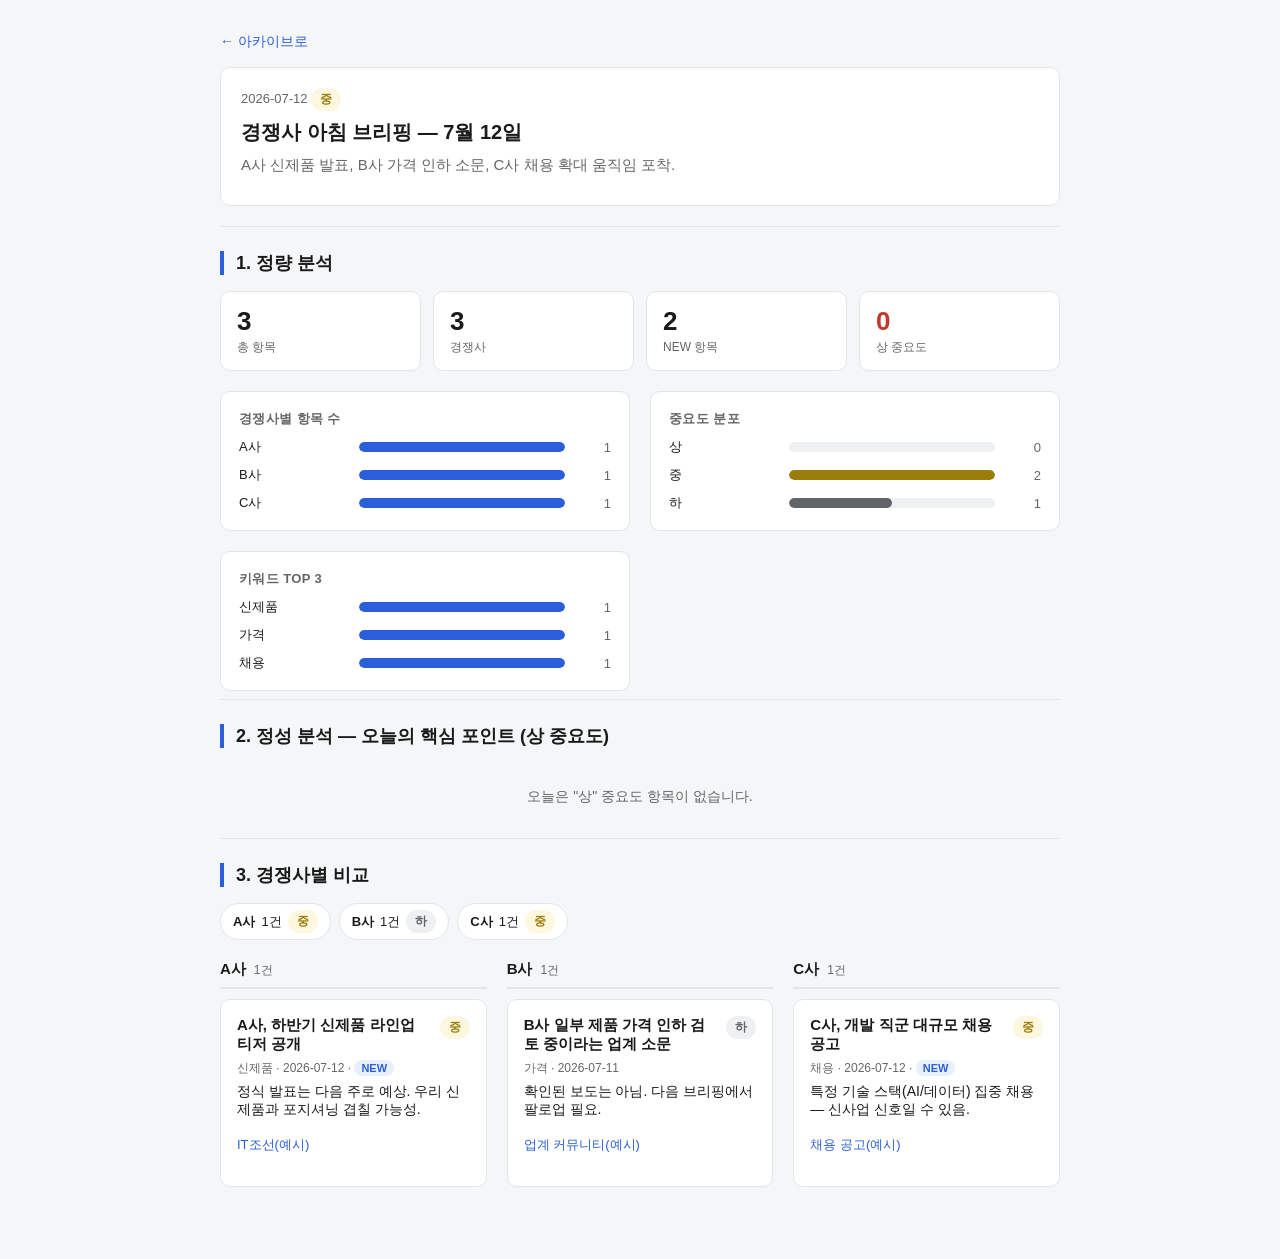
==== docs/briefings/2026-07-12.html @ cd598e74 "브리핑 배포: 2026-07-14" ====
<!DOCTYPE html>
<html lang="ko">
<head>
<meta charset="UTF-8" />
<meta name="viewport" content="width=device-width, initial-scale=1.0" />
<title>경쟁사 아침 브리핑 — 7월 12일 — 브리핑</title>
<style>:root {
  --bg: #f5f6f8;
  --card-bg: #ffffff;
  --text: #1a1a1a;
  --muted: #666;
  --border: #e3e5e9;
  --accent: #2b5fd9;
  --high-bg: #fdecea;
  --high-text: #c0392b;
  --medium-bg: #fef7e0;
  --medium-text: #9a7d0a;
  --low-bg: #eef0f2;
  --low-text: #616568;
}

* { box-sizing: border-box; }

body {
  margin: 0;
  font-family: -apple-system, "Apple SD Gothic Neo", "Malgun Gothic", sans-serif;
  background: var(--bg);
  color: var(--text);
}

.page {
  max-width: 880px;
  margin: 0 auto;
  padding: 32px 20px 64px;
}

header.site-header {
  margin-bottom: 24px;
}

header.site-header h1 {
  font-size: 22px;
  margin: 0 0 4px;
}

header.site-header p {
  margin: 0;
  color: var(--muted);
  font-size: 14px;
}

.toolbar {
  display: flex;
  gap: 8px;
  align-items: center;
  margin-bottom: 20px;
  flex-wrap: wrap;
}

.toolbar label {
  font-size: 13px;
  color: var(--muted);
}

.toolbar select {
  font-size: 14px;
  padding: 6px 10px;
  border-radius: 6px;
  border: 1px solid var(--border);
  background: var(--card-bg);
}

.card-grid {
  display: grid;
  grid-template-columns: repeat(auto-fill, minmax(260px, 1fr));
  gap: 16px;
}

.card {
  display: block;
  background: var(--card-bg);
  border: 1px solid var(--border);
  border-radius: 10px;
  padding: 16px;
  text-decoration: none;
  color: var(--text);
  transition: box-shadow 0.15s, transform 0.15s;
}

.card:hover, .card:focus-visible {
  box-shadow: 0 4px 14px rgba(0,0,0,0.08);
  transform: translateY(-1px);
  outline: none;
}

.card-date {
  font-size: 13px;
  color: var(--muted);
  margin-bottom: 6px;
}

.card-title {
  font-size: 16px;
  font-weight: 600;
  margin: 0 0 8px;
  line-height: 1.4;
}

.card-summary {
  font-size: 14px;
  color: var(--muted);
  margin: 0 0 10px;
  display: -webkit-box;
  -webkit-line-clamp: 2;
  -webkit-box-orient: vertical;
  overflow: hidden;
}

.card-tags {
  display: flex;
  gap: 6px;
  flex-wrap: wrap;
}

.tag {
  font-size: 12px;
  background: var(--low-bg);
  color: var(--low-text);
  padding: 2px 8px;
  border-radius: 999px;
}

.badge {
  display: inline-flex;
  align-items: center;
  gap: 4px;
  font-size: 12px;
  font-weight: 600;
  padding: 3px 9px;
  border-radius: 999px;
}

.badge-high { background: var(--high-bg); color: var(--high-text); }
.badge-medium { background: var(--medium-bg); color: var(--medium-text); }
.badge-low { background: var(--low-bg); color: var(--low-text); }

.empty-state {
  text-align: center;
  color: var(--muted);
  padding: 60px 0;
  font-size: 14px;
}

.back-link {
  display: inline-block;
  margin-bottom: 16px;
  color: var(--accent);
  text-decoration: none;
  font-size: 14px;
}

.detail-header {
  background: var(--card-bg);
  border: 1px solid var(--border);
  border-radius: 10px;
  padding: 20px;
  margin-bottom: 20px;
}

.detail-header .card-date { margin-bottom: 8px; }
.detail-header h2 { margin: 0 0 10px; font-size: 20px; }
.detail-header .card-summary { -webkit-line-clamp: unset; overflow: visible; font-size: 15px; }

.compare-bar {
  display: flex;
  gap: 8px;
  flex-wrap: wrap;
  margin-bottom: 20px;
}

.compare-chip {
  display: flex;
  align-items: center;
  gap: 6px;
  background: var(--card-bg);
  border: 1px solid var(--border);
  border-radius: 999px;
  padding: 6px 12px;
  font-size: 13px;
}

.competitor-columns {
  display: grid;
  grid-template-columns: repeat(auto-fit, minmax(260px, 1fr));
  gap: 20px;
  align-items: start;
}

.competitor-column-header {
  display: flex;
  align-items: baseline;
  gap: 8px;
  font-size: 15px;
  font-weight: 700;
  margin-bottom: 10px;
  padding-bottom: 8px;
  border-bottom: 2px solid var(--border);
}

.competitor-count {
  font-size: 12px;
  font-weight: 400;
  color: var(--muted);
}

.item-list {
  display: flex;
  flex-direction: column;
  gap: 12px;
}

.item-card {
  background: var(--card-bg);
  border: 1px solid var(--border);
  border-radius: 10px;
  padding: 16px;
}

.competitor-column .item-card {
  margin-bottom: 12px;
}

.competitor-column .item-card:last-child {
  margin-bottom: 0;
}

.item-top {
  display: flex;
  justify-content: space-between;
  align-items: flex-start;
  gap: 8px;
  margin-bottom: 6px;
}

.item-headline {
  font-size: 15px;
  font-weight: 600;
  margin: 0;
}

.item-meta {
  font-size: 12px;
  color: var(--muted);
  margin: 0 0 6px;
}

.item-note {
  font-size: 14px;
  color: var(--text);
  margin: 0 0 8px;
}

.item-source a {
  font-size: 13px;
  color: var(--accent);
  text-decoration: none;
}

.new-badge {
  font-size: 11px;
  background: #e8f0fe;
  color: var(--accent);
  padding: 2px 7px;
  border-radius: 999px;
  font-weight: 600;
}

/* 카드 주요수치 (인덱스) */
.card-metrics {
  font-size: 12px;
  color: var(--muted);
  margin: 0 0 10px;
}

/* 대시보드: 구역(정량/정성/비교) 구분 */
.dashboard-section {
  padding-top: 24px;
  margin-bottom: 8px;
  border-top: 1px solid var(--border);
}
.dashboard-section:first-of-type {
  padding-top: 0;
  border-top: none;
}

.section-title {
  font-size: 18px;
  font-weight: 800;
  margin: 0 0 16px;
  padding-left: 12px;
  border-left: 4px solid var(--accent);
}

.subsection-title {
  font-size: 13px;
  font-weight: 700;
  color: var(--muted);
  text-transform: uppercase;
  letter-spacing: 0.03em;
  margin: 0 0 10px;
}

.stat-tiles {
  display: flex;
  gap: 12px;
  flex-wrap: wrap;
  margin-bottom: 20px;
}

.stat-tile {
  flex: 1;
  min-width: 110px;
  background: var(--card-bg);
  border: 1px solid var(--border);
  border-radius: 10px;
  padding: 14px 16px;
}

.stat-tile .stat-value {
  font-size: 26px;
  font-weight: 800;
  line-height: 1.2;
}

.stat-tile.stat-tile-alert .stat-value {
  color: var(--high-text);
}

.stat-tile .stat-label {
  font-size: 12px;
  color: var(--muted);
  margin-top: 2px;
}

/* 대시보드: 막대 그래프 (외부 라이브러리 없이 CSS로만 구현) */
.bar-list {
  display: flex;
  flex-direction: column;
  gap: 10px;
}

.bar-row {
  display: grid;
  grid-template-columns: 110px 1fr 36px;
  align-items: center;
  gap: 10px;
  font-size: 13px;
}

.bar-label {
  color: var(--text);
  overflow: hidden;
  text-overflow: ellipsis;
  white-space: nowrap;
}

.bar-track {
  background: var(--low-bg);
  border-radius: 6px;
  height: 10px;
  overflow: hidden;
}

.bar-fill {
  height: 100%;
  border-radius: 6px;
  background: var(--accent);
}

.bar-fill-high { background: var(--high-text); }
.bar-fill-medium { background: var(--medium-text); }
.bar-fill-low { background: var(--low-text); }

.bar-value {
  text-align: right;
  color: var(--muted);
}

.dashboard-grid {
  display: grid;
  grid-template-columns: repeat(auto-fit, minmax(280px, 1fr));
  gap: 20px;
}

.dashboard-card {
  background: var(--card-bg);
  border: 1px solid var(--border);
  border-radius: 10px;
  padding: 18px;
}

/* 정성 분석: 핵심 포인트 하이라이트 */
.highlight-list {
  display: flex;
  flex-direction: column;
  gap: 10px;
}

.highlight-item {
  border-left: 3px solid var(--high-text);
  background: var(--card-bg);
  border: 1px solid var(--border);
  border-radius: 0 8px 8px 0;
  padding: 10px 14px;
}

.highlight-item .highlight-meta {
  font-size: 12px;
  color: var(--muted);
  margin-bottom: 4px;
}

.highlight-item .highlight-headline {
  font-weight: 600;
  font-size: 14px;
  margin: 0 0 4px;
}

.highlight-item .highlight-note {
  font-size: 13px;
  color: var(--text);
  margin: 0 0 4px;
}
</style>
</head>
<body>
<div class="page">

    <a class="back-link" href="../index.html">← 아카이브로</a>
    <div class="detail-header">
      <div class="card-date">2026-07-12 <span class="badge badge-medium">중</span></div>
      <h2>경쟁사 아침 브리핑 — 7월 12일</h2>
      <p class="card-summary">A사 신제품 발표, B사 가격 인하 소문, C사 채용 확대 움직임 포착.</p>
    </div>

    <div class="dashboard-section">
      <h3 class="section-title">1. 정량 분석</h3>
      <div class="stat-tiles">
        <div class="stat-tile"><div class="stat-value">3</div><div class="stat-label">총 항목</div></div>
        <div class="stat-tile"><div class="stat-value">3</div><div class="stat-label">경쟁사</div></div>
        <div class="stat-tile"><div class="stat-value">2</div><div class="stat-label">NEW 항목</div></div>
        <div class="stat-tile stat-tile-alert"><div class="stat-value">0</div><div class="stat-label">상 중요도</div></div>
      </div>
      <div class="dashboard-grid">
        <div class="dashboard-card">
          <h4 class="subsection-title">경쟁사별 항목 수</h4>
          <div class="bar-list">
      <div class="bar-row">
        <div class="bar-label" title="A사">A사</div>
        <div class="bar-track"><div class="bar-fill " style="width:100%"></div></div>
        <div class="bar-value">1</div>
      </div>
    
      <div class="bar-row">
        <div class="bar-label" title="B사">B사</div>
        <div class="bar-track"><div class="bar-fill " style="width:100%"></div></div>
        <div class="bar-value">1</div>
      </div>
    
      <div class="bar-row">
        <div class="bar-label" title="C사">C사</div>
        <div class="bar-track"><div class="bar-fill " style="width:100%"></div></div>
        <div class="bar-value">1</div>
      </div>
    </div>
        </div>
        <div class="dashboard-card">
          <h4 class="subsection-title">중요도 분포</h4>
          <div class="bar-list">
      <div class="bar-row">
        <div class="bar-label" title="상">상</div>
        <div class="bar-track"><div class="bar-fill bar-fill-high" style="width:0%"></div></div>
        <div class="bar-value">0</div>
      </div>
    
      <div class="bar-row">
        <div class="bar-label" title="중">중</div>
        <div class="bar-track"><div class="bar-fill bar-fill-medium" style="width:100%"></div></div>
        <div class="bar-value">2</div>
      </div>
    
      <div class="bar-row">
        <div class="bar-label" title="하">하</div>
        <div class="bar-track"><div class="bar-fill bar-fill-low" style="width:50%"></div></div>
        <div class="bar-value">1</div>
      </div>
    </div>
        </div>
        <div class="dashboard-card">
          <h4 class="subsection-title">키워드 TOP 3</h4>
          <div class="bar-list">
      <div class="bar-row">
        <div class="bar-label" title="신제품">신제품</div>
        <div class="bar-track"><div class="bar-fill " style="width:100%"></div></div>
        <div class="bar-value">1</div>
      </div>
    
      <div class="bar-row">
        <div class="bar-label" title="가격">가격</div>
        <div class="bar-track"><div class="bar-fill " style="width:100%"></div></div>
        <div class="bar-value">1</div>
      </div>
    
      <div class="bar-row">
        <div class="bar-label" title="채용">채용</div>
        <div class="bar-track"><div class="bar-fill " style="width:100%"></div></div>
        <div class="bar-value">1</div>
      </div>
    </div>
        </div>
      </div>
    </div>

    <div class="dashboard-section">
      <h3 class="section-title">2. 정성 분석 — 오늘의 핵심 포인트 (상 중요도)</h3>
      <div class="highlight-list"><p class="empty-state" style="padding:10px 0;">오늘은 "상" 중요도 항목이 없습니다.</p></div>
    </div>

    <div class="dashboard-section">
      <h3 class="section-title">3. 경쟁사별 비교</h3>
      <div class="compare-bar">
    <div class="compare-chip">
      <strong>A사</strong> 1건
      <span class="badge badge-medium">중</span>
    </div>
  
    <div class="compare-chip">
      <strong>B사</strong> 1건
      <span class="badge badge-low">하</span>
    </div>
  
    <div class="compare-chip">
      <strong>C사</strong> 1건
      <span class="badge badge-medium">중</span>
    </div>
  </div>
      <div class="competitor-columns">
    <div class="competitor-column">
      <div class="competitor-column-header">
        A사
        <span class="competitor-count">1건</span>
      </div>
      
    <div class="item-card">
      <div class="item-top">
        <p class="item-headline">A사, 하반기 신제품 라인업 티저 공개</p>
        <span class="badge badge-medium">중</span>
      </div>
      <p class="item-meta">
        신제품
         · 2026-07-12
         · <span class="new-badge">NEW</span>
      </p>
      <p class="item-note">정식 발표는 다음 주로 예상. 우리 신제품과 포지셔닝 겹칠 가능성.</p>
      <p class="item-source"><a href="https://example.com/news/a-teaser" target="_blank" rel="noopener">IT조선(예시)</a></p>
    </div>
  
    </div>
  
    <div class="competitor-column">
      <div class="competitor-column-header">
        B사
        <span class="competitor-count">1건</span>
      </div>
      
    <div class="item-card">
      <div class="item-top">
        <p class="item-headline">B사 일부 제품 가격 인하 검토 중이라는 업계 소문</p>
        <span class="badge badge-low">하</span>
      </div>
      <p class="item-meta">
        가격
         · 2026-07-11
        
      </p>
      <p class="item-note">확인된 보도는 아님. 다음 브리핑에서 팔로업 필요.</p>
      <p class="item-source"><a href="https://example.com/news/b-price-rumor" target="_blank" rel="noopener">업계 커뮤니티(예시)</a></p>
    </div>
  
    </div>
  
    <div class="competitor-column">
      <div class="competitor-column-header">
        C사
        <span class="competitor-count">1건</span>
      </div>
      
    <div class="item-card">
      <div class="item-top">
        <p class="item-headline">C사, 개발 직군 대규모 채용 공고</p>
        <span class="badge badge-medium">중</span>
      </div>
      <p class="item-meta">
        채용
         · 2026-07-12
         · <span class="new-badge">NEW</span>
      </p>
      <p class="item-note">특정 기술 스택(AI/데이터) 집중 채용 — 신사업 신호일 수 있음.</p>
      <p class="item-source"><a href="https://example.com/news/c-hiring" target="_blank" rel="noopener">채용 공고(예시)</a></p>
    </div>
  
    </div>
  </div>
    </div>
  
</div>
</body>
</html>
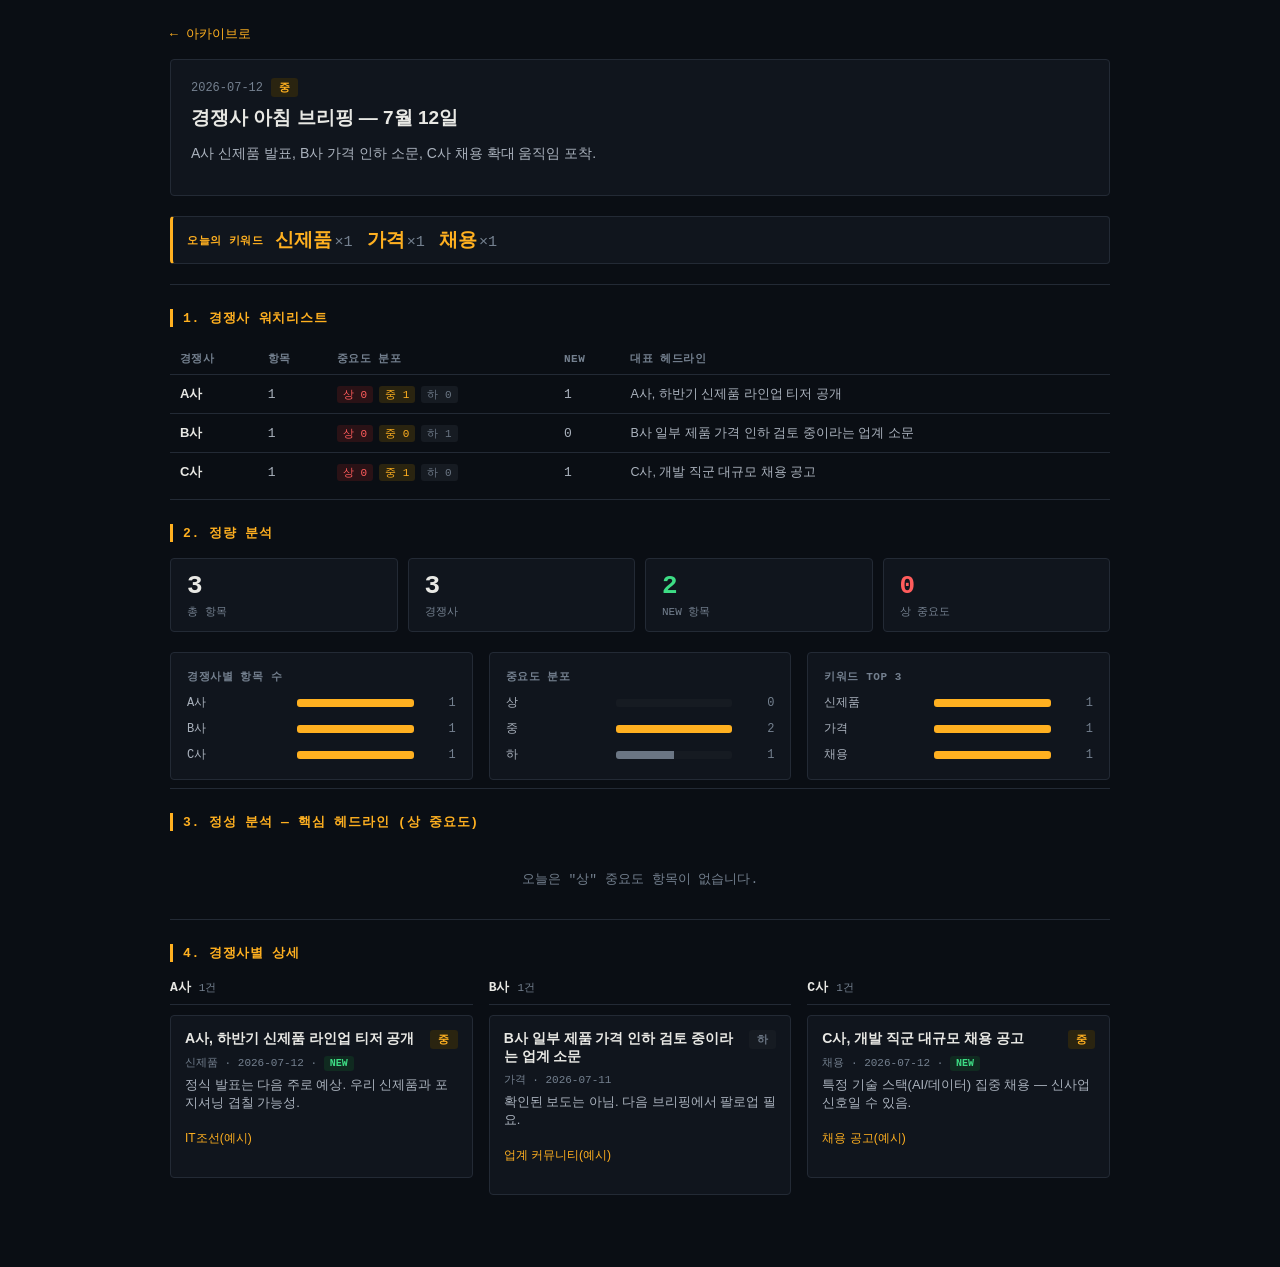
==== commit 5aae1ced: "브리핑 배포: 2026-07-14" ====
--- a/docs/briefings/2026-07-12.html
+++ b/docs/briefings/2026-07-12.html
@@ -4,151 +4,77 @@
 <meta charset="UTF-8" />
 <meta name="viewport" content="width=device-width, initial-scale=1.0" />
 <title>경쟁사 아침 브리핑 — 7월 12일 — 브리핑</title>
-<style>:root {
-  --bg: #f5f6f8;
-  --card-bg: #ffffff;
-  --text: #1a1a1a;
-  --muted: #666;
-  --border: #e3e5e9;
-  --accent: #2b5fd9;
-  --high-bg: #fdecea;
-  --high-text: #c0392b;
-  --medium-bg: #fef7e0;
-  --medium-text: #9a7d0a;
-  --low-bg: #eef0f2;
-  --low-text: #616568;
+<style>/* ============================================================
+   경쟁사 아침 브리핑 — 아카이브 / 대시보드
+   블룸버그 단말기 스타일: 다크 배경 + 앰버 강조 + 모노스페이스 수치
+   ============================================================ */
+
+:root {
+  --bg: #0a0e14;
+  --bg-panel: #10151d;
+  --bg-panel-alt: #151b24;
+  --bg-row-hover: #1a2129;
+  --text: #e8e8e4;
+  --text-dim: #aab2bd;
+  --muted: #74808f;
+  --border: #232a35;
+  --accent: #ffb020;
+  --accent-dim: #8a6a2c;
+  --high-bg: #2a1216;
+  --high-text: #ff5c5c;
+  --medium-bg: #2a2410;
+  --medium-text: #ffb020;
+  --low-bg: #161b22;
+  --low-text: #6b7684;
+  --positive: #3ddc84;
+  --mono: "SF Mono", "Menlo", "Consolas", "Courier New", monospace;
+  --sans: -apple-system, "Apple SD Gothic Neo", "Malgun Gothic", sans-serif;
 }
 
 * { box-sizing: border-box; }
 
 body {
   margin: 0;
-  font-family: -apple-system, "Apple SD Gothic Neo", "Malgun Gothic", sans-serif;
+  font-family: var(--sans);
   background: var(--bg);
   color: var(--text);
 }
 
 .page {
-  max-width: 880px;
+  max-width: 980px;
   margin: 0 auto;
-  padding: 32px 20px 64px;
-}
+  padding: 24px 20px 64px;
+}
+
+a { color: var(--accent); }
+
+/* ---------- 헤더 / 마스트헤드 ---------- */
 
 header.site-header {
-  margin-bottom: 24px;
+  display: flex;
+  justify-content: space-between;
+  align-items: baseline;
+  flex-wrap: wrap;
+  gap: 8px;
+  margin-bottom: 16px;
+  padding-bottom: 16px;
+  border-bottom: 2px solid var(--accent);
 }
 
 header.site-header h1 {
-  font-size: 22px;
-  margin: 0 0 4px;
+  font-size: 18px;
+  font-weight: 800;
+  letter-spacing: 0.04em;
+  margin: 0;
+  color: var(--accent);
+  text-transform: uppercase;
 }
 
 header.site-header p {
   margin: 0;
   color: var(--muted);
-  font-size: 14px;
-}
-
-.toolbar {
-  display: flex;
-  gap: 8px;
-  align-items: center;
-  margin-bottom: 20px;
-  flex-wrap: wrap;
-}
-
-.toolbar label {
-  font-size: 13px;
-  color: var(--muted);
-}
-
-.toolbar select {
-  font-size: 14px;
-  padding: 6px 10px;
-  border-radius: 6px;
-  border: 1px solid var(--border);
-  background: var(--card-bg);
-}
-
-.card-grid {
-  display: grid;
-  grid-template-columns: repeat(auto-fill, minmax(260px, 1fr));
-  gap: 16px;
-}
-
-.card {
-  display: block;
-  background: var(--card-bg);
-  border: 1px solid var(--border);
-  border-radius: 10px;
-  padding: 16px;
-  text-decoration: none;
-  color: var(--text);
-  transition: box-shadow 0.15s, transform 0.15s;
-}
-
-.card:hover, .card:focus-visible {
-  box-shadow: 0 4px 14px rgba(0,0,0,0.08);
-  transform: translateY(-1px);
-  outline: none;
-}
-
-.card-date {
-  font-size: 13px;
-  color: var(--muted);
-  margin-bottom: 6px;
-}
-
-.card-title {
-  font-size: 16px;
-  font-weight: 600;
-  margin: 0 0 8px;
-  line-height: 1.4;
-}
-
-.card-summary {
-  font-size: 14px;
-  color: var(--muted);
-  margin: 0 0 10px;
-  display: -webkit-box;
-  -webkit-line-clamp: 2;
-  -webkit-box-orient: vertical;
-  overflow: hidden;
-}
-
-.card-tags {
-  display: flex;
-  gap: 6px;
-  flex-wrap: wrap;
-}
-
-.tag {
   font-size: 12px;
-  background: var(--low-bg);
-  color: var(--low-text);
-  padding: 2px 8px;
-  border-radius: 999px;
-}
-
-.badge {
-  display: inline-flex;
-  align-items: center;
-  gap: 4px;
-  font-size: 12px;
-  font-weight: 600;
-  padding: 3px 9px;
-  border-radius: 999px;
-}
-
-.badge-high { background: var(--high-bg); color: var(--high-text); }
-.badge-medium { background: var(--medium-bg); color: var(--medium-text); }
-.badge-low { background: var(--low-bg); color: var(--low-text); }
-
-.empty-state {
-  text-align: center;
-  color: var(--muted);
-  padding: 60px 0;
-  font-size: 14px;
+  font-family: var(--mono);
 }
 
 .back-link {
@@ -156,43 +82,402 @@
   margin-bottom: 16px;
   color: var(--accent);
   text-decoration: none;
-  font-size: 14px;
-}
+  font-size: 13px;
+  font-family: var(--mono);
+}
+.back-link:hover { text-decoration: underline; }
+
+/* ---------- 키워드 티커 (한눈에 보는 오늘의 화두) ---------- */
+
+.ticker-panel {
+  background: var(--bg-panel);
+  border: 1px solid var(--border);
+  border-left: 3px solid var(--accent);
+  border-radius: 4px;
+  padding: 10px 14px;
+  margin-bottom: 20px;
+  display: flex;
+  align-items: center;
+  gap: 12px;
+  flex-wrap: wrap;
+}
+
+.ticker-label {
+  font-family: var(--mono);
+  font-size: 11px;
+  font-weight: 700;
+  color: var(--accent);
+  letter-spacing: 0.05em;
+  flex-shrink: 0;
+}
+
+.ticker-chips {
+  display: flex;
+  align-items: baseline;
+  gap: 14px;
+  flex-wrap: wrap;
+}
+
+.ticker-chip {
+  font-family: var(--mono);
+  white-space: nowrap;
+}
+.ticker-chip .tk-word { font-weight: 700; }
+.ticker-chip .tk-count { color: var(--muted); font-size: 0.8em; margin-left: 2px; }
+
+.ticker-chip.tk-1 { font-size: 12px; color: var(--low-text); }
+.ticker-chip.tk-2 { font-size: 14px; color: var(--text-dim); }
+.ticker-chip.tk-3 { font-size: 16px; color: var(--text); }
+.ticker-chip.tk-4 { font-size: 19px; color: var(--accent); }
+
+/* ---------- 툴바 / 필터 ---------- */
+
+.toolbar {
+  display: flex;
+  gap: 8px;
+  align-items: center;
+  margin-bottom: 16px;
+  flex-wrap: wrap;
+}
+
+.toolbar label {
+  font-size: 12px;
+  color: var(--muted);
+  font-family: var(--mono);
+}
+
+.toolbar select {
+  font-size: 13px;
+  padding: 6px 10px;
+  border-radius: 4px;
+  border: 1px solid var(--border);
+  background: var(--bg-panel);
+  color: var(--text);
+  font-family: var(--mono);
+}
+
+/* ---------- 아카이브 목록 (워치리스트 형태) ---------- */
+
+.watch-list {
+  display: flex;
+  flex-direction: column;
+  border: 1px solid var(--border);
+  border-radius: 4px;
+  overflow: hidden;
+}
+
+.watch-row {
+  display: grid;
+  grid-template-columns: 96px 1fr auto;
+  gap: 14px;
+  align-items: center;
+  padding: 12px 16px;
+  background: var(--bg-panel);
+  border-bottom: 1px solid var(--border);
+  text-decoration: none;
+  color: var(--text);
+  transition: background 0.1s;
+}
+.watch-list a.watch-row:last-child { border-bottom: none; }
+.watch-row:hover, .watch-row:focus-visible { background: var(--bg-row-hover); outline: none; }
+
+.watch-date {
+  font-family: var(--mono);
+  font-size: 13px;
+  color: var(--text-dim);
+}
+
+.watch-main .card-title {
+  font-size: 15px;
+  font-weight: 700;
+  margin: 0 0 4px;
+  color: var(--text);
+}
+
+.watch-main .card-summary {
+  font-size: 13px;
+  color: var(--muted);
+  margin: 0 0 6px;
+  display: -webkit-box;
+  -webkit-line-clamp: 1;
+  -webkit-box-orient: vertical;
+  overflow: hidden;
+}
+
+.card-metrics {
+  font-family: var(--mono);
+  font-size: 11px;
+  color: var(--muted);
+  margin: 0 0 6px;
+}
+
+.card-tags { display: flex; gap: 6px; flex-wrap: wrap; }
+
+.tag {
+  font-size: 11px;
+  font-family: var(--mono);
+  background: var(--low-bg);
+  color: var(--text-dim);
+  padding: 2px 8px;
+  border-radius: 3px;
+}
+
+.watch-side {
+  display: flex;
+  flex-direction: column;
+  align-items: flex-end;
+  gap: 4px;
+}
+
+/* ---------- 뱃지 (중요도) ---------- */
+
+.badge {
+  display: inline-flex;
+  align-items: center;
+  gap: 4px;
+  font-family: var(--mono);
+  font-size: 11px;
+  font-weight: 700;
+  padding: 2px 8px;
+  border-radius: 3px;
+  letter-spacing: 0.02em;
+}
+
+.badge-high { background: var(--high-bg); color: var(--high-text); }
+.badge-medium { background: var(--medium-bg); color: var(--medium-text); }
+.badge-low { background: var(--low-bg); color: var(--low-text); }
+
+.empty-state {
+  text-align: center;
+  color: var(--muted);
+  padding: 60px 0;
+  font-size: 13px;
+  font-family: var(--mono);
+}
+
+/* ---------- 브리핑 상세 헤더 ---------- */
 
 .detail-header {
-  background: var(--card-bg);
+  background: var(--bg-panel);
   border: 1px solid var(--border);
-  border-radius: 10px;
-  padding: 20px;
+  border-radius: 4px;
+  padding: 18px 20px;
   margin-bottom: 20px;
 }
 
-.detail-header .card-date { margin-bottom: 8px; }
-.detail-header h2 { margin: 0 0 10px; font-size: 20px; }
-.detail-header .card-summary { -webkit-line-clamp: unset; overflow: visible; font-size: 15px; }
-
-.compare-bar {
+.detail-header .card-date {
+  font-family: var(--mono);
+  font-size: 12px;
+  color: var(--muted);
+  margin-bottom: 8px;
   display: flex;
   gap: 8px;
+  align-items: center;
+}
+.detail-header h2 { margin: 0 0 10px; font-size: 19px; color: var(--text); }
+.detail-header .card-summary { font-size: 14px; color: var(--text-dim); }
+
+/* ---------- 대시보드 구역 ---------- */
+
+.dashboard-section {
+  padding-top: 24px;
+  margin-bottom: 8px;
+  border-top: 1px solid var(--border);
+}
+.dashboard-section:first-of-type { padding-top: 0; border-top: none; }
+
+.section-title {
+  font-size: 13px;
+  font-weight: 800;
+  letter-spacing: 0.06em;
+  text-transform: uppercase;
+  margin: 0 0 16px;
+  padding-left: 10px;
+  border-left: 3px solid var(--accent);
+  color: var(--accent);
+  font-family: var(--mono);
+}
+
+.subsection-title {
+  font-size: 11px;
+  font-weight: 700;
+  color: var(--muted);
+  text-transform: uppercase;
+  letter-spacing: 0.05em;
+  margin: 0 0 10px;
+  font-family: var(--mono);
+}
+
+/* ---------- 통계 타일 ---------- */
+
+.stat-tiles {
+  display: flex;
+  gap: 10px;
   flex-wrap: wrap;
   margin-bottom: 20px;
 }
 
-.compare-chip {
-  display: flex;
+.stat-tile {
+  flex: 1;
+  min-width: 110px;
+  background: var(--bg-panel);
+  border: 1px solid var(--border);
+  border-radius: 4px;
+  padding: 12px 16px;
+}
+
+.stat-tile .stat-value {
+  font-family: var(--mono);
+  font-size: 26px;
+  font-weight: 800;
+  line-height: 1.2;
+  color: var(--text);
+}
+
+.stat-tile.stat-tile-alert .stat-value { color: var(--high-text); }
+.stat-tile.stat-tile-positive .stat-value { color: var(--positive); }
+
+.stat-tile .stat-label {
+  font-size: 11px;
+  color: var(--muted);
+  margin-top: 2px;
+  font-family: var(--mono);
+  text-transform: uppercase;
+}
+
+/* ---------- 막대 그래프 ---------- */
+
+.bar-list { display: flex; flex-direction: column; gap: 9px; }
+
+.bar-row {
+  display: grid;
+  grid-template-columns: 100px 1fr 32px;
   align-items: center;
-  gap: 6px;
-  background: var(--card-bg);
+  gap: 10px;
+  font-size: 12px;
+}
+
+.bar-label {
+  font-family: var(--mono);
+  color: var(--text-dim);
+  overflow: hidden;
+  text-overflow: ellipsis;
+  white-space: nowrap;
+}
+
+.bar-track {
+  background: var(--low-bg);
+  border-radius: 3px;
+  height: 8px;
+  overflow: hidden;
+}
+
+.bar-fill { height: 100%; background: var(--accent); }
+.bar-fill-high { background: var(--high-text); }
+.bar-fill-medium { background: var(--medium-text); }
+.bar-fill-low { background: var(--low-text); }
+
+.bar-value {
+  font-family: var(--mono);
+  text-align: right;
+  color: var(--muted);
+}
+
+.dashboard-grid {
+  display: grid;
+  grid-template-columns: repeat(auto-fit, minmax(260px, 1fr));
+  gap: 16px;
+}
+
+.dashboard-card {
+  background: var(--bg-panel);
   border: 1px solid var(--border);
-  border-radius: 999px;
-  padding: 6px 12px;
-  font-size: 13px;
-}
+  border-radius: 4px;
+  padding: 16px;
+}
+
+/* ---------- 경쟁사 워치리스트 테이블 ---------- */
+
+.watchlist-table {
+  width: 100%;
+  border-collapse: collapse;
+  font-size: 13px;
+  margin-bottom: 4px;
+}
+
+.watchlist-table th {
+  text-align: left;
+  font-family: var(--mono);
+  font-size: 11px;
+  font-weight: 700;
+  color: var(--muted);
+  text-transform: uppercase;
+  letter-spacing: 0.04em;
+  padding: 8px 10px;
+  border-bottom: 1px solid var(--border);
+}
+
+.watchlist-table td {
+  padding: 10px 10px;
+  border-bottom: 1px solid var(--border);
+  vertical-align: middle;
+}
+
+.watchlist-table tr:last-child td { border-bottom: none; }
+.watchlist-table tbody tr:hover { background: var(--bg-row-hover); }
+
+.wl-name { font-weight: 700; color: var(--text); }
+.wl-count { font-family: var(--mono); color: var(--text-dim); }
+.wl-headline { color: var(--text-dim); font-size: 12.5px; }
+.wl-empty { color: var(--muted); font-size: 12px; font-style: italic; }
+
+.wl-dist { display: flex; gap: 6px; font-family: var(--mono); font-size: 11px; }
+.wl-dist span { padding: 1px 6px; border-radius: 3px; }
+.wl-dist .d-high { background: var(--high-bg); color: var(--high-text); }
+.wl-dist .d-medium { background: var(--medium-bg); color: var(--medium-text); }
+.wl-dist .d-low { background: var(--low-bg); color: var(--low-text); }
+
+/* ---------- 핵심 헤드라인 피드 (정성 분석) ---------- */
+
+.highlight-list { display: flex; flex-direction: column; gap: 2px; }
+
+.highlight-item {
+  display: flex;
+  gap: 12px;
+  border-left: 3px solid var(--high-text);
+  background: var(--bg-panel);
+  padding: 10px 14px;
+  margin-bottom: 6px;
+  border-radius: 0 4px 4px 0;
+}
+
+.highlight-item .highlight-meta {
+  font-family: var(--mono);
+  font-size: 11px;
+  color: var(--muted);
+  margin-bottom: 4px;
+  text-transform: uppercase;
+}
+
+.highlight-item .highlight-headline {
+  font-weight: 700;
+  font-size: 14px;
+  margin: 0 0 4px;
+  color: var(--text);
+}
+
+.highlight-item .highlight-note {
+  font-size: 13px;
+  color: var(--text-dim);
+  margin: 0 0 4px;
+}
+
+/* ---------- 경쟁사별 상세 (드릴다운) ---------- */
 
 .competitor-columns {
   display: grid;
   grid-template-columns: repeat(auto-fit, minmax(260px, 1fr));
-  gap: 20px;
+  gap: 16px;
   align-items: start;
 }
 
@@ -200,39 +485,32 @@
   display: flex;
   align-items: baseline;
   gap: 8px;
-  font-size: 15px;
+  font-size: 13px;
   font-weight: 700;
   margin-bottom: 10px;
   padding-bottom: 8px;
-  border-bottom: 2px solid var(--border);
+  border-bottom: 1px solid var(--border);
+  color: var(--text);
+  font-family: var(--mono);
+  text-transform: uppercase;
 }
 
 .competitor-count {
-  font-size: 12px;
+  font-size: 11px;
   font-weight: 400;
   color: var(--muted);
-}
-
-.item-list {
-  display: flex;
-  flex-direction: column;
-  gap: 12px;
+  text-transform: none;
 }
 
 .item-card {
-  background: var(--card-bg);
+  background: var(--bg-panel);
   border: 1px solid var(--border);
-  border-radius: 10px;
-  padding: 16px;
-}
-
-.competitor-column .item-card {
-  margin-bottom: 12px;
-}
-
-.competitor-column .item-card:last-child {
-  margin-bottom: 0;
-}
+  border-radius: 4px;
+  padding: 14px;
+}
+
+.competitor-column .item-card { margin-bottom: 10px; }
+.competitor-column .item-card:last-child { margin-bottom: 0; }
 
 .item-top {
   display: flex;
@@ -242,194 +520,27 @@
   margin-bottom: 6px;
 }
 
-.item-headline {
-  font-size: 15px;
-  font-weight: 600;
-  margin: 0;
-}
+.item-headline { font-size: 14px; font-weight: 600; margin: 0; color: var(--text); }
 
 .item-meta {
-  font-size: 12px;
+  font-family: var(--mono);
+  font-size: 11px;
   color: var(--muted);
   margin: 0 0 6px;
 }
 
-.item-note {
-  font-size: 14px;
-  color: var(--text);
-  margin: 0 0 8px;
-}
-
-.item-source a {
-  font-size: 13px;
-  color: var(--accent);
-  text-decoration: none;
-}
+.item-note { font-size: 13px; color: var(--text-dim); margin: 0 0 8px; }
+
+.item-source a { font-size: 12px; color: var(--accent); text-decoration: none; }
 
 .new-badge {
-  font-size: 11px;
-  background: #e8f0fe;
-  color: var(--accent);
-  padding: 2px 7px;
-  border-radius: 999px;
-  font-weight: 600;
-}
-
-/* 카드 주요수치 (인덱스) */
-.card-metrics {
-  font-size: 12px;
-  color: var(--muted);
-  margin: 0 0 10px;
-}
-
-/* 대시보드: 구역(정량/정성/비교) 구분 */
-.dashboard-section {
-  padding-top: 24px;
-  margin-bottom: 8px;
-  border-top: 1px solid var(--border);
-}
-.dashboard-section:first-of-type {
-  padding-top: 0;
-  border-top: none;
-}
-
-.section-title {
-  font-size: 18px;
-  font-weight: 800;
-  margin: 0 0 16px;
-  padding-left: 12px;
-  border-left: 4px solid var(--accent);
-}
-
-.subsection-title {
-  font-size: 13px;
+  font-family: var(--mono);
+  font-size: 10px;
+  background: #102a20;
+  color: var(--positive);
+  padding: 2px 6px;
+  border-radius: 3px;
   font-weight: 700;
-  color: var(--muted);
-  text-transform: uppercase;
-  letter-spacing: 0.03em;
-  margin: 0 0 10px;
-}
-
-.stat-tiles {
-  display: flex;
-  gap: 12px;
-  flex-wrap: wrap;
-  margin-bottom: 20px;
-}
-
-.stat-tile {
-  flex: 1;
-  min-width: 110px;
-  background: var(--card-bg);
-  border: 1px solid var(--border);
-  border-radius: 10px;
-  padding: 14px 16px;
-}
-
-.stat-tile .stat-value {
-  font-size: 26px;
-  font-weight: 800;
-  line-height: 1.2;
-}
-
-.stat-tile.stat-tile-alert .stat-value {
-  color: var(--high-text);
-}
-
-.stat-tile .stat-label {
-  font-size: 12px;
-  color: var(--muted);
-  margin-top: 2px;
-}
-
-/* 대시보드: 막대 그래프 (외부 라이브러리 없이 CSS로만 구현) */
-.bar-list {
-  display: flex;
-  flex-direction: column;
-  gap: 10px;
-}
-
-.bar-row {
-  display: grid;
-  grid-template-columns: 110px 1fr 36px;
-  align-items: center;
-  gap: 10px;
-  font-size: 13px;
-}
-
-.bar-label {
-  color: var(--text);
-  overflow: hidden;
-  text-overflow: ellipsis;
-  white-space: nowrap;
-}
-
-.bar-track {
-  background: var(--low-bg);
-  border-radius: 6px;
-  height: 10px;
-  overflow: hidden;
-}
-
-.bar-fill {
-  height: 100%;
-  border-radius: 6px;
-  background: var(--accent);
-}
-
-.bar-fill-high { background: var(--high-text); }
-.bar-fill-medium { background: var(--medium-text); }
-.bar-fill-low { background: var(--low-text); }
-
-.bar-value {
-  text-align: right;
-  color: var(--muted);
-}
-
-.dashboard-grid {
-  display: grid;
-  grid-template-columns: repeat(auto-fit, minmax(280px, 1fr));
-  gap: 20px;
-}
-
-.dashboard-card {
-  background: var(--card-bg);
-  border: 1px solid var(--border);
-  border-radius: 10px;
-  padding: 18px;
-}
-
-/* 정성 분석: 핵심 포인트 하이라이트 */
-.highlight-list {
-  display: flex;
-  flex-direction: column;
-  gap: 10px;
-}
-
-.highlight-item {
-  border-left: 3px solid var(--high-text);
-  background: var(--card-bg);
-  border: 1px solid var(--border);
-  border-radius: 0 8px 8px 0;
-  padding: 10px 14px;
-}
-
-.highlight-item .highlight-meta {
-  font-size: 12px;
-  color: var(--muted);
-  margin-bottom: 4px;
-}
-
-.highlight-item .highlight-headline {
-  font-weight: 600;
-  font-size: 14px;
-  margin: 0 0 4px;
-}
-
-.highlight-item .highlight-note {
-  font-size: 13px;
-  color: var(--text);
-  margin: 0 0 4px;
 }
 </style>
 </head>
@@ -443,12 +554,79 @@
       <p class="card-summary">A사 신제품 발표, B사 가격 인하 소문, C사 채용 확대 움직임 포착.</p>
     </div>
 
+    
+    <div class="ticker-panel">
+      <span class="ticker-label">오늘의 키워드</span>
+      <div class="ticker-chips">
+    <span class="ticker-chip tk-4"><span class="tk-word">신제품</span><span class="tk-count">×1</span></span>
+  
+    <span class="ticker-chip tk-4"><span class="tk-word">가격</span><span class="tk-count">×1</span></span>
+  
+    <span class="ticker-chip tk-4"><span class="tk-word">채용</span><span class="tk-count">×1</span></span>
+  </div>
+    </div>
+  
+
     <div class="dashboard-section">
-      <h3 class="section-title">1. 정량 분석</h3>
+      <h3 class="section-title">1. 경쟁사 워치리스트</h3>
+      
+    <table class="watchlist-table">
+      <thead>
+        <tr><th>경쟁사</th><th>항목</th><th>중요도 분포</th><th>NEW</th><th>대표 헤드라인</th></tr>
+      </thead>
+      <tbody>
+      <tr>
+        <td class="wl-name">A사</td>
+        <td class="wl-count">1</td>
+        <td>
+          <div class="wl-dist">
+            <span class="d-high">상 0</span>
+            <span class="d-medium">중 1</span>
+            <span class="d-low">하 0</span>
+          </div>
+        </td>
+        <td class="wl-count">1</td>
+        <td class="wl-headline">A사, 하반기 신제품 라인업 티저 공개</td>
+      </tr>
+    
+      <tr>
+        <td class="wl-name">B사</td>
+        <td class="wl-count">1</td>
+        <td>
+          <div class="wl-dist">
+            <span class="d-high">상 0</span>
+            <span class="d-medium">중 0</span>
+            <span class="d-low">하 1</span>
+          </div>
+        </td>
+        <td class="wl-count">0</td>
+        <td class="wl-headline">B사 일부 제품 가격 인하 검토 중이라는 업계 소문</td>
+      </tr>
+    
+      <tr>
+        <td class="wl-name">C사</td>
+        <td class="wl-count">1</td>
+        <td>
+          <div class="wl-dist">
+            <span class="d-high">상 0</span>
+            <span class="d-medium">중 1</span>
+            <span class="d-low">하 0</span>
+          </div>
+        </td>
+        <td class="wl-count">1</td>
+        <td class="wl-headline">C사, 개발 직군 대규모 채용 공고</td>
+      </tr>
+    </tbody>
+    </table>
+  
+    </div>
+
+    <div class="dashboard-section">
+      <h3 class="section-title">2. 정량 분석</h3>
       <div class="stat-tiles">
         <div class="stat-tile"><div class="stat-value">3</div><div class="stat-label">총 항목</div></div>
         <div class="stat-tile"><div class="stat-value">3</div><div class="stat-label">경쟁사</div></div>
-        <div class="stat-tile"><div class="stat-value">2</div><div class="stat-label">NEW 항목</div></div>
+        <div class="stat-tile stat-tile-positive"><div class="stat-value">2</div><div class="stat-label">NEW 항목</div></div>
         <div class="stat-tile stat-tile-alert"><div class="stat-value">0</div><div class="stat-label">상 중요도</div></div>
       </div>
       <div class="dashboard-grid">
@@ -522,28 +700,12 @@
     </div>
 
     <div class="dashboard-section">
-      <h3 class="section-title">2. 정성 분석 — 오늘의 핵심 포인트 (상 중요도)</h3>
+      <h3 class="section-title">3. 정성 분석 — 핵심 헤드라인 (상 중요도)</h3>
       <div class="highlight-list"><p class="empty-state" style="padding:10px 0;">오늘은 "상" 중요도 항목이 없습니다.</p></div>
     </div>
 
     <div class="dashboard-section">
-      <h3 class="section-title">3. 경쟁사별 비교</h3>
-      <div class="compare-bar">
-    <div class="compare-chip">
-      <strong>A사</strong> 1건
-      <span class="badge badge-medium">중</span>
-    </div>
-  
-    <div class="compare-chip">
-      <strong>B사</strong> 1건
-      <span class="badge badge-low">하</span>
-    </div>
-  
-    <div class="compare-chip">
-      <strong>C사</strong> 1건
-      <span class="badge badge-medium">중</span>
-    </div>
-  </div>
+      <h3 class="section-title">4. 경쟁사별 상세</h3>
       <div class="competitor-columns">
     <div class="competitor-column">
       <div class="competitor-column-header">
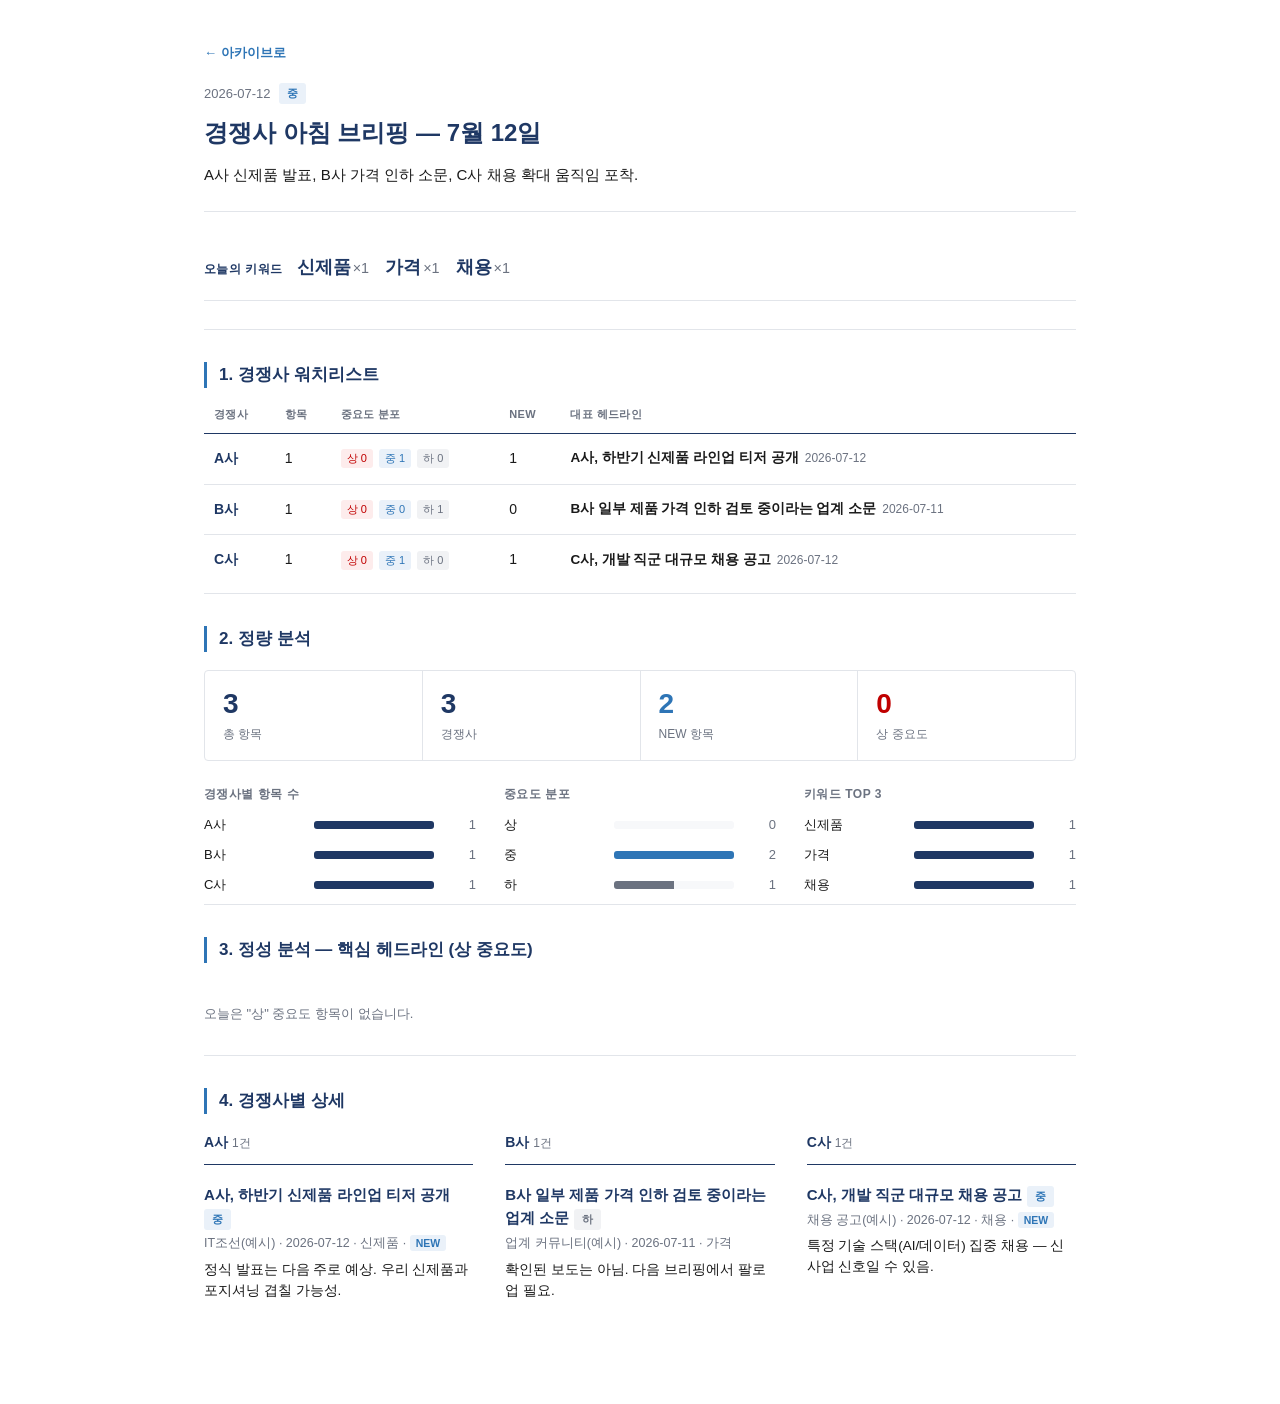
==== commit 3f6bcce8: "브리핑 배포: 2026-07-14" ====
--- a/docs/briefings/2026-07-12.html
+++ b/docs/briefings/2026-07-12.html
@@ -6,29 +6,25 @@
 <title>경쟁사 아침 브리핑 — 7월 12일 — 브리핑</title>
 <style>/* ============================================================
    경쟁사 아침 브리핑 — 아카이브 / 대시보드
-   블룸버그 단말기 스타일: 다크 배경 + 앰버 강조 + 모노스페이스 수치
+   에디토리얼 스타일: 네이비·블루 + 레드 포인트, 얇은 구분선, 여백 위계
    ============================================================ */
 
 :root {
-  --bg: #0a0e14;
-  --bg-panel: #10151d;
-  --bg-panel-alt: #151b24;
-  --bg-row-hover: #1a2129;
-  --text: #e8e8e4;
-  --text-dim: #aab2bd;
-  --muted: #74808f;
-  --border: #232a35;
-  --accent: #ffb020;
-  --accent-dim: #8a6a2c;
-  --high-bg: #2a1216;
-  --high-text: #ff5c5c;
-  --medium-bg: #2a2410;
-  --medium-text: #ffb020;
-  --low-bg: #161b22;
-  --low-text: #6b7684;
-  --positive: #3ddc84;
-  --mono: "SF Mono", "Menlo", "Consolas", "Courier New", monospace;
-  --sans: -apple-system, "Apple SD Gothic Neo", "Malgun Gothic", sans-serif;
+  --navy: #1F3864;
+  --blue: #2E75B6;
+  --red: #C00000;
+  --text: #1a1a1a;
+  --muted: #6b7280;
+  --border: #e2e5ea;
+  --bg: #ffffff;
+  --bg-subtle: #f7f8fa;
+  --high-bg: #fdecec;
+  --high-text: #c00000;
+  --medium-bg: #eaf1f9;
+  --medium-text: #2e75b6;
+  --low-bg: #f1f2f4;
+  --low-text: #6b7280;
+  --sans: "Pretendard", -apple-system, "Apple SD Gothic Neo", "Malgun Gothic", "Segoe UI", sans-serif;
 }
 
 * { box-sizing: border-box; }
@@ -38,17 +34,18 @@
   font-family: var(--sans);
   background: var(--bg);
   color: var(--text);
+  line-height: 1.55;
 }
 
 .page {
-  max-width: 980px;
+  max-width: 920px;
   margin: 0 auto;
-  padding: 24px 20px 64px;
-}
-
-a { color: var(--accent); }
-
-/* ---------- 헤더 / 마스트헤드 ---------- */
+  padding: 40px 24px 80px;
+}
+
+a { color: var(--blue); }
+
+/* ---------- 헤더 ---------- */
 
 header.site-header {
   display: flex;
@@ -56,148 +53,123 @@
   align-items: baseline;
   flex-wrap: wrap;
   gap: 8px;
-  margin-bottom: 16px;
-  padding-bottom: 16px;
-  border-bottom: 2px solid var(--accent);
+  margin-bottom: 24px;
+  padding-bottom: 20px;
+  border-bottom: 2px solid var(--navy);
 }
 
 header.site-header h1 {
-  font-size: 18px;
+  font-size: 22px;
   font-weight: 800;
-  letter-spacing: 0.04em;
   margin: 0;
-  color: var(--accent);
-  text-transform: uppercase;
+  color: var(--navy);
 }
 
 header.site-header p {
   margin: 0;
   color: var(--muted);
-  font-size: 12px;
-  font-family: var(--mono);
+  font-size: 13px;
 }
 
 .back-link {
   display: inline-block;
-  margin-bottom: 16px;
-  color: var(--accent);
+  margin-bottom: 20px;
+  color: var(--blue);
   text-decoration: none;
   font-size: 13px;
-  font-family: var(--mono);
+  font-weight: 600;
 }
 .back-link:hover { text-decoration: underline; }
 
-/* ---------- 키워드 티커 (한눈에 보는 오늘의 화두) ---------- */
+/* ---------- 키워드 티커 ---------- */
 
 .ticker-panel {
-  background: var(--bg-panel);
-  border: 1px solid var(--border);
-  border-left: 3px solid var(--accent);
-  border-radius: 4px;
-  padding: 10px 14px;
-  margin-bottom: 20px;
-  display: flex;
-  align-items: center;
-  gap: 12px;
-  flex-wrap: wrap;
-}
-
-.ticker-label {
-  font-family: var(--mono);
-  font-size: 11px;
-  font-weight: 700;
-  color: var(--accent);
-  letter-spacing: 0.05em;
-  flex-shrink: 0;
-}
-
-.ticker-chips {
   display: flex;
   align-items: baseline;
   gap: 14px;
   flex-wrap: wrap;
-}
-
-.ticker-chip {
-  font-family: var(--mono);
-  white-space: nowrap;
-}
+  padding: 14px 0 18px;
+  margin-bottom: 28px;
+  border-bottom: 1px solid var(--border);
+}
+
+.ticker-label {
+  font-size: 12px;
+  font-weight: 700;
+  color: var(--navy);
+  flex-shrink: 0;
+  text-transform: uppercase;
+  letter-spacing: 0.04em;
+}
+
+.ticker-chips {
+  display: flex;
+  align-items: baseline;
+  gap: 16px;
+  flex-wrap: wrap;
+}
+
+.ticker-chip { white-space: nowrap; }
 .ticker-chip .tk-word { font-weight: 700; }
 .ticker-chip .tk-count { color: var(--muted); font-size: 0.8em; margin-left: 2px; }
 
-.ticker-chip.tk-1 { font-size: 12px; color: var(--low-text); }
-.ticker-chip.tk-2 { font-size: 14px; color: var(--text-dim); }
-.ticker-chip.tk-3 { font-size: 16px; color: var(--text); }
-.ticker-chip.tk-4 { font-size: 19px; color: var(--accent); }
-
-/* ---------- 툴바 / 필터 ---------- */
+.ticker-chip.tk-1 { font-size: 13px; color: var(--muted); }
+.ticker-chip.tk-2 { font-size: 14px; color: var(--text); }
+.ticker-chip.tk-3 { font-size: 16px; color: var(--blue); }
+.ticker-chip.tk-4 { font-size: 18px; color: var(--navy); }
+
+/* ---------- 툴바 ---------- */
 
 .toolbar {
   display: flex;
   gap: 8px;
   align-items: center;
-  margin-bottom: 16px;
+  margin-bottom: 20px;
   flex-wrap: wrap;
 }
 
-.toolbar label {
-  font-size: 12px;
-  color: var(--muted);
-  font-family: var(--mono);
-}
+.toolbar label { font-size: 13px; color: var(--muted); }
 
 .toolbar select {
   font-size: 13px;
   padding: 6px 10px;
   border-radius: 4px;
   border: 1px solid var(--border);
-  background: var(--bg-panel);
+  background: var(--bg);
   color: var(--text);
-  font-family: var(--mono);
-}
-
-/* ---------- 아카이브 목록 (워치리스트 형태) ---------- */
-
-.watch-list {
-  display: flex;
-  flex-direction: column;
-  border: 1px solid var(--border);
-  border-radius: 4px;
-  overflow: hidden;
-}
+}
+
+/* ---------- 아카이브 목록 ---------- */
+
+.watch-list { display: flex; flex-direction: column; }
 
 .watch-row {
   display: grid;
-  grid-template-columns: 96px 1fr auto;
-  gap: 14px;
-  align-items: center;
-  padding: 12px 16px;
-  background: var(--bg-panel);
+  grid-template-columns: 92px 1fr auto;
+  gap: 18px;
+  align-items: start;
+  padding: 20px 4px;
   border-bottom: 1px solid var(--border);
   text-decoration: none;
   color: var(--text);
   transition: background 0.1s;
 }
-.watch-list a.watch-row:last-child { border-bottom: none; }
-.watch-row:hover, .watch-row:focus-visible { background: var(--bg-row-hover); outline: none; }
-
-.watch-date {
-  font-family: var(--mono);
-  font-size: 13px;
-  color: var(--text-dim);
-}
+.watch-list a.watch-row:first-child { padding-top: 4px; }
+.watch-row:hover, .watch-row:focus-visible { background: var(--bg-subtle); outline: none; }
+
+.watch-date { font-size: 13px; color: var(--muted); padding-top: 3px; }
 
 .watch-main .card-title {
-  font-size: 15px;
-  font-weight: 700;
-  margin: 0 0 4px;
+  font-size: 17px;
+  font-weight: 700;
+  margin: 0 0 6px;
+  color: var(--navy);
+}
+
+.watch-main .card-summary {
+  font-size: 14px;
   color: var(--text);
-}
-
-.watch-main .card-summary {
-  font-size: 13px;
-  color: var(--muted);
-  margin: 0 0 6px;
+  margin: 0 0 8px;
   display: -webkit-box;
   -webkit-line-clamp: 1;
   -webkit-box-orient: vertical;
@@ -205,29 +177,23 @@
 }
 
 .card-metrics {
-  font-family: var(--mono);
-  font-size: 11px;
-  color: var(--muted);
-  margin: 0 0 6px;
+  font-size: 12px;
+  color: var(--muted);
+  margin: 0 0 8px;
+  font-variant-numeric: tabular-nums;
 }
 
 .card-tags { display: flex; gap: 6px; flex-wrap: wrap; }
 
 .tag {
-  font-size: 11px;
-  font-family: var(--mono);
-  background: var(--low-bg);
-  color: var(--text-dim);
-  padding: 2px 8px;
+  font-size: 12px;
+  background: var(--bg-subtle);
+  color: var(--muted);
+  padding: 2px 9px;
   border-radius: 3px;
 }
 
-.watch-side {
-  display: flex;
-  flex-direction: column;
-  align-items: flex-end;
-  gap: 4px;
-}
+.watch-side { display: flex; flex-direction: column; align-items: flex-end; gap: 4px; padding-top: 3px; }
 
 /* ---------- 뱃지 (중요도) ---------- */
 
@@ -235,12 +201,10 @@
   display: inline-flex;
   align-items: center;
   gap: 4px;
-  font-family: var(--mono);
   font-size: 11px;
   font-weight: 700;
   padding: 2px 8px;
   border-radius: 3px;
-  letter-spacing: 0.02em;
 }
 
 .badge-high { background: var(--high-bg); color: var(--high-text); }
@@ -248,228 +212,214 @@
 .badge-low { background: var(--low-bg); color: var(--low-text); }
 
 .empty-state {
-  text-align: center;
-  color: var(--muted);
-  padding: 60px 0;
+  text-align: left;
+  color: var(--muted);
+  padding: 40px 0;
   font-size: 13px;
-  font-family: var(--mono);
 }
 
 /* ---------- 브리핑 상세 헤더 ---------- */
 
 .detail-header {
-  background: var(--bg-panel);
-  border: 1px solid var(--border);
-  border-radius: 4px;
-  padding: 18px 20px;
-  margin-bottom: 20px;
+  padding-bottom: 24px;
+  margin-bottom: 28px;
+  border-bottom: 1px solid var(--border);
 }
 
 .detail-header .card-date {
-  font-family: var(--mono);
-  font-size: 12px;
-  color: var(--muted);
-  margin-bottom: 8px;
+  font-size: 13px;
+  color: var(--muted);
+  margin-bottom: 10px;
   display: flex;
   gap: 8px;
   align-items: center;
 }
-.detail-header h2 { margin: 0 0 10px; font-size: 19px; color: var(--text); }
-.detail-header .card-summary { font-size: 14px; color: var(--text-dim); }
+.detail-header h2 { margin: 0 0 12px; font-size: 24px; font-weight: 800; color: var(--navy); }
+.detail-header .card-summary { font-size: 15px; color: var(--text); margin: 0; }
 
 /* ---------- 대시보드 구역 ---------- */
 
 .dashboard-section {
-  padding-top: 24px;
+  padding-top: 32px;
   margin-bottom: 8px;
   border-top: 1px solid var(--border);
 }
 .dashboard-section:first-of-type { padding-top: 0; border-top: none; }
 
 .section-title {
-  font-size: 13px;
+  font-size: 17px;
   font-weight: 800;
-  letter-spacing: 0.06em;
+  margin: 0 0 18px;
+  padding-left: 12px;
+  border-left: 3px solid var(--blue);
+  color: var(--navy);
+}
+
+.subsection-title {
+  font-size: 12px;
+  font-weight: 700;
+  color: var(--muted);
   text-transform: uppercase;
-  margin: 0 0 16px;
-  padding-left: 10px;
-  border-left: 3px solid var(--accent);
-  color: var(--accent);
-  font-family: var(--mono);
-}
-
-.subsection-title {
-  font-size: 11px;
-  font-weight: 700;
-  color: var(--muted);
-  text-transform: uppercase;
-  letter-spacing: 0.05em;
-  margin: 0 0 10px;
-  font-family: var(--mono);
+  letter-spacing: 0.04em;
+  margin: 0 0 12px;
 }
 
 /* ---------- 통계 타일 ---------- */
 
 .stat-tiles {
   display: flex;
-  gap: 10px;
+  gap: 0;
   flex-wrap: wrap;
-  margin-bottom: 20px;
+  margin-bottom: 24px;
+  border: 1px solid var(--border);
+  border-radius: 4px;
+  overflow: hidden;
 }
 
 .stat-tile {
   flex: 1;
   min-width: 110px;
-  background: var(--bg-panel);
-  border: 1px solid var(--border);
-  border-radius: 4px;
-  padding: 12px 16px;
-}
+  padding: 16px 18px;
+  border-right: 1px solid var(--border);
+}
+.stat-tile:last-child { border-right: none; }
 
 .stat-tile .stat-value {
-  font-family: var(--mono);
-  font-size: 26px;
+  font-size: 28px;
   font-weight: 800;
   line-height: 1.2;
-  color: var(--text);
-}
-
-.stat-tile.stat-tile-alert .stat-value { color: var(--high-text); }
-.stat-tile.stat-tile-positive .stat-value { color: var(--positive); }
+  color: var(--navy);
+  font-variant-numeric: tabular-nums;
+}
+
+.stat-tile.stat-tile-alert .stat-value { color: var(--red); }
+.stat-tile.stat-tile-positive .stat-value { color: var(--blue); }
 
 .stat-tile .stat-label {
-  font-size: 11px;
-  color: var(--muted);
-  margin-top: 2px;
-  font-family: var(--mono);
-  text-transform: uppercase;
+  font-size: 12px;
+  color: var(--muted);
+  margin-top: 4px;
 }
 
 /* ---------- 막대 그래프 ---------- */
 
-.bar-list { display: flex; flex-direction: column; gap: 9px; }
+.bar-list { display: flex; flex-direction: column; gap: 10px; }
 
 .bar-row {
   display: grid;
   grid-template-columns: 100px 1fr 32px;
   align-items: center;
   gap: 10px;
-  font-size: 12px;
+  font-size: 13px;
 }
 
 .bar-label {
-  font-family: var(--mono);
-  color: var(--text-dim);
+  color: var(--text);
   overflow: hidden;
   text-overflow: ellipsis;
   white-space: nowrap;
 }
 
 .bar-track {
-  background: var(--low-bg);
+  background: var(--bg-subtle);
   border-radius: 3px;
   height: 8px;
   overflow: hidden;
 }
 
-.bar-fill { height: 100%; background: var(--accent); }
-.bar-fill-high { background: var(--high-text); }
-.bar-fill-medium { background: var(--medium-text); }
+.bar-fill { height: 100%; background: var(--navy); }
+.bar-fill-high { background: var(--red); }
+.bar-fill-medium { background: var(--blue); }
 .bar-fill-low { background: var(--low-text); }
 
 .bar-value {
-  font-family: var(--mono);
   text-align: right;
   color: var(--muted);
+  font-variant-numeric: tabular-nums;
 }
 
 .dashboard-grid {
   display: grid;
   grid-template-columns: repeat(auto-fit, minmax(260px, 1fr));
-  gap: 16px;
-}
-
-.dashboard-card {
-  background: var(--bg-panel);
-  border: 1px solid var(--border);
-  border-radius: 4px;
-  padding: 16px;
-}
+  gap: 28px;
+  margin-bottom: 4px;
+}
+
+.dashboard-card { padding: 0; }
 
 /* ---------- 경쟁사 워치리스트 테이블 ---------- */
 
 .watchlist-table {
   width: 100%;
   border-collapse: collapse;
-  font-size: 13px;
+  font-size: 14px;
   margin-bottom: 4px;
 }
 
 .watchlist-table th {
   text-align: left;
-  font-family: var(--mono);
   font-size: 11px;
   font-weight: 700;
   color: var(--muted);
   text-transform: uppercase;
-  letter-spacing: 0.04em;
-  padding: 8px 10px;
-  border-bottom: 1px solid var(--border);
+  letter-spacing: 0.03em;
+  padding: 0 10px 10px;
+  border-bottom: 1px solid var(--navy);
 }
 
 .watchlist-table td {
-  padding: 10px 10px;
+  padding: 14px 10px;
   border-bottom: 1px solid var(--border);
   vertical-align: middle;
 }
 
 .watchlist-table tr:last-child td { border-bottom: none; }
-.watchlist-table tbody tr:hover { background: var(--bg-row-hover); }
-
-.wl-name { font-weight: 700; color: var(--text); }
-.wl-count { font-family: var(--mono); color: var(--text-dim); }
-.wl-headline { color: var(--text-dim); font-size: 12.5px; }
-.wl-empty { color: var(--muted); font-size: 12px; font-style: italic; }
-
-.wl-dist { display: flex; gap: 6px; font-family: var(--mono); font-size: 11px; }
+.watchlist-table tbody tr:hover { background: var(--bg-subtle); }
+
+.wl-name { font-weight: 700; color: var(--navy); }
+.wl-count { color: var(--text); font-variant-numeric: tabular-nums; }
+.wl-headline { color: var(--text); font-size: 13.5px; }
+.wl-headline a { color: var(--text); text-decoration: none; font-weight: 600; }
+.wl-headline a:hover { color: var(--blue); }
+.wl-headline .wl-date { color: var(--muted); font-size: 12px; margin-left: 6px; }
+.wl-empty { color: var(--muted); font-size: 13px; font-style: italic; }
+
+.wl-dist { display: flex; gap: 6px; font-size: 11px; }
 .wl-dist span { padding: 1px 6px; border-radius: 3px; }
 .wl-dist .d-high { background: var(--high-bg); color: var(--high-text); }
 .wl-dist .d-medium { background: var(--medium-bg); color: var(--medium-text); }
 .wl-dist .d-low { background: var(--low-bg); color: var(--low-text); }
 
-/* ---------- 핵심 헤드라인 피드 (정성 분석) ---------- */
-
-.highlight-list { display: flex; flex-direction: column; gap: 2px; }
+/* ---------- 핵심 헤드라인 피드 ---------- */
+
+.highlight-list { display: flex; flex-direction: column; }
 
 .highlight-item {
-  display: flex;
-  gap: 12px;
-  border-left: 3px solid var(--high-text);
-  background: var(--bg-panel);
-  padding: 10px 14px;
-  margin-bottom: 6px;
-  border-radius: 0 4px 4px 0;
-}
-
-.highlight-item .highlight-meta {
-  font-family: var(--mono);
-  font-size: 11px;
-  color: var(--muted);
-  margin-bottom: 4px;
-  text-transform: uppercase;
-}
+  padding: 16px 0 16px 14px;
+  border-bottom: 1px solid var(--border);
+  border-left: 2px solid var(--red);
+}
+.highlight-item:last-child { border-bottom: none; }
 
 .highlight-item .highlight-headline {
   font-weight: 700;
+  font-size: 16px;
+  margin: 0 0 6px;
+  color: var(--navy);
+}
+.highlight-item .highlight-headline a { color: var(--navy); text-decoration: none; }
+.highlight-item .highlight-headline a:hover { color: var(--blue); }
+
+.highlight-item .highlight-byline {
+  font-size: 12.5px;
+  color: var(--muted);
+  margin: 0 0 6px;
+}
+
+.highlight-item .highlight-note {
   font-size: 14px;
-  margin: 0 0 4px;
   color: var(--text);
-}
-
-.highlight-item .highlight-note {
-  font-size: 13px;
-  color: var(--text-dim);
-  margin: 0 0 4px;
+  margin: 0;
 }
 
 /* ---------- 경쟁사별 상세 (드릴다운) ---------- */
@@ -477,67 +427,48 @@
 .competitor-columns {
   display: grid;
   grid-template-columns: repeat(auto-fit, minmax(260px, 1fr));
-  gap: 16px;
+  gap: 32px;
   align-items: start;
 }
 
 .competitor-column-header {
-  display: flex;
-  align-items: baseline;
-  gap: 8px;
-  font-size: 13px;
-  font-weight: 700;
-  margin-bottom: 10px;
-  padding-bottom: 8px;
+  font-size: 14px;
+  font-weight: 700;
+  margin-bottom: 4px;
+  padding-bottom: 10px;
+  border-bottom: 1px solid var(--navy);
+  color: var(--navy);
+}
+
+.competitor-count { font-size: 12px; font-weight: 400; color: var(--muted); }
+
+.item-card {
+  padding: 14px 0;
   border-bottom: 1px solid var(--border);
-  color: var(--text);
-  font-family: var(--mono);
-  text-transform: uppercase;
-}
-
-.competitor-count {
-  font-size: 11px;
-  font-weight: 400;
-  color: var(--muted);
-  text-transform: none;
-}
-
-.item-card {
-  background: var(--bg-panel);
-  border: 1px solid var(--border);
-  border-radius: 4px;
-  padding: 14px;
-}
-
-.competitor-column .item-card { margin-bottom: 10px; }
-.competitor-column .item-card:last-child { margin-bottom: 0; }
-
-.item-top {
-  display: flex;
-  justify-content: space-between;
-  align-items: flex-start;
-  gap: 8px;
-  margin-bottom: 6px;
-}
-
-.item-headline { font-size: 14px; font-weight: 600; margin: 0; color: var(--text); }
-
-.item-meta {
-  font-family: var(--mono);
-  font-size: 11px;
+}
+.competitor-column .item-card:last-child { border-bottom: none; }
+
+.item-headline {
+  font-size: 15px;
+  font-weight: 700;
+  margin: 0 0 4px;
+  color: var(--navy);
+}
+.item-headline a { color: var(--navy); text-decoration: none; }
+.item-headline a:hover { color: var(--blue); }
+
+.item-byline {
+  font-size: 12.5px;
   color: var(--muted);
   margin: 0 0 6px;
 }
 
-.item-note { font-size: 13px; color: var(--text-dim); margin: 0 0 8px; }
-
-.item-source a { font-size: 12px; color: var(--accent); text-decoration: none; }
+.item-note { font-size: 13.5px; color: var(--text); margin: 0; }
 
 .new-badge {
-  font-family: var(--mono);
-  font-size: 10px;
-  background: #102a20;
-  color: var(--positive);
+  font-size: 10.5px;
+  background: var(--medium-bg);
+  color: var(--blue);
   padding: 2px 6px;
   border-radius: 3px;
   font-weight: 700;
@@ -586,7 +517,7 @@
           </div>
         </td>
         <td class="wl-count">1</td>
-        <td class="wl-headline">A사, 하반기 신제품 라인업 티저 공개</td>
+        <td class="wl-headline"><a href="https://example.com/news/a-teaser" target="_blank" rel="noopener">A사, 하반기 신제품 라인업 티저 공개</a><span class="wl-date">2026-07-12</span></td>
       </tr>
     
       <tr>
@@ -600,7 +531,7 @@
           </div>
         </td>
         <td class="wl-count">0</td>
-        <td class="wl-headline">B사 일부 제품 가격 인하 검토 중이라는 업계 소문</td>
+        <td class="wl-headline"><a href="https://example.com/news/b-price-rumor" target="_blank" rel="noopener">B사 일부 제품 가격 인하 검토 중이라는 업계 소문</a><span class="wl-date">2026-07-11</span></td>
       </tr>
     
       <tr>
@@ -614,7 +545,7 @@
           </div>
         </td>
         <td class="wl-count">1</td>
-        <td class="wl-headline">C사, 개발 직군 대규모 채용 공고</td>
+        <td class="wl-headline"><a href="https://example.com/news/c-hiring" target="_blank" rel="noopener">C사, 개발 직군 대규모 채용 공고</a><span class="wl-date">2026-07-12</span></td>
       </tr>
     </tbody>
     </table>
@@ -714,17 +645,12 @@
       </div>
       
     <div class="item-card">
-      <div class="item-top">
-        <p class="item-headline">A사, 하반기 신제품 라인업 티저 공개</p>
-        <span class="badge badge-medium">중</span>
-      </div>
-      <p class="item-meta">
-        신제품
-         · 2026-07-12
+      <p class="item-headline"><a href="https://example.com/news/a-teaser" target="_blank" rel="noopener">A사, 하반기 신제품 라인업 티저 공개</a> <span class="badge badge-medium">중</span></p>
+      <p class="item-byline">
+        IT조선(예시) · 2026-07-12 · 신제품
          · <span class="new-badge">NEW</span>
       </p>
       <p class="item-note">정식 발표는 다음 주로 예상. 우리 신제품과 포지셔닝 겹칠 가능성.</p>
-      <p class="item-source"><a href="https://example.com/news/a-teaser" target="_blank" rel="noopener">IT조선(예시)</a></p>
     </div>
   
     </div>
@@ -736,17 +662,12 @@
       </div>
       
     <div class="item-card">
-      <div class="item-top">
-        <p class="item-headline">B사 일부 제품 가격 인하 검토 중이라는 업계 소문</p>
-        <span class="badge badge-low">하</span>
-      </div>
-      <p class="item-meta">
-        가격
-         · 2026-07-11
+      <p class="item-headline"><a href="https://example.com/news/b-price-rumor" target="_blank" rel="noopener">B사 일부 제품 가격 인하 검토 중이라는 업계 소문</a> <span class="badge badge-low">하</span></p>
+      <p class="item-byline">
+        업계 커뮤니티(예시) · 2026-07-11 · 가격
         
       </p>
       <p class="item-note">확인된 보도는 아님. 다음 브리핑에서 팔로업 필요.</p>
-      <p class="item-source"><a href="https://example.com/news/b-price-rumor" target="_blank" rel="noopener">업계 커뮤니티(예시)</a></p>
     </div>
   
     </div>
@@ -758,17 +679,12 @@
       </div>
       
     <div class="item-card">
-      <div class="item-top">
-        <p class="item-headline">C사, 개발 직군 대규모 채용 공고</p>
-        <span class="badge badge-medium">중</span>
-      </div>
-      <p class="item-meta">
-        채용
-         · 2026-07-12
+      <p class="item-headline"><a href="https://example.com/news/c-hiring" target="_blank" rel="noopener">C사, 개발 직군 대규모 채용 공고</a> <span class="badge badge-medium">중</span></p>
+      <p class="item-byline">
+        채용 공고(예시) · 2026-07-12 · 채용
          · <span class="new-badge">NEW</span>
       </p>
       <p class="item-note">특정 기술 스택(AI/데이터) 집중 채용 — 신사업 신호일 수 있음.</p>
-      <p class="item-source"><a href="https://example.com/news/c-hiring" target="_blank" rel="noopener">채용 공고(예시)</a></p>
     </div>
   
     </div>
